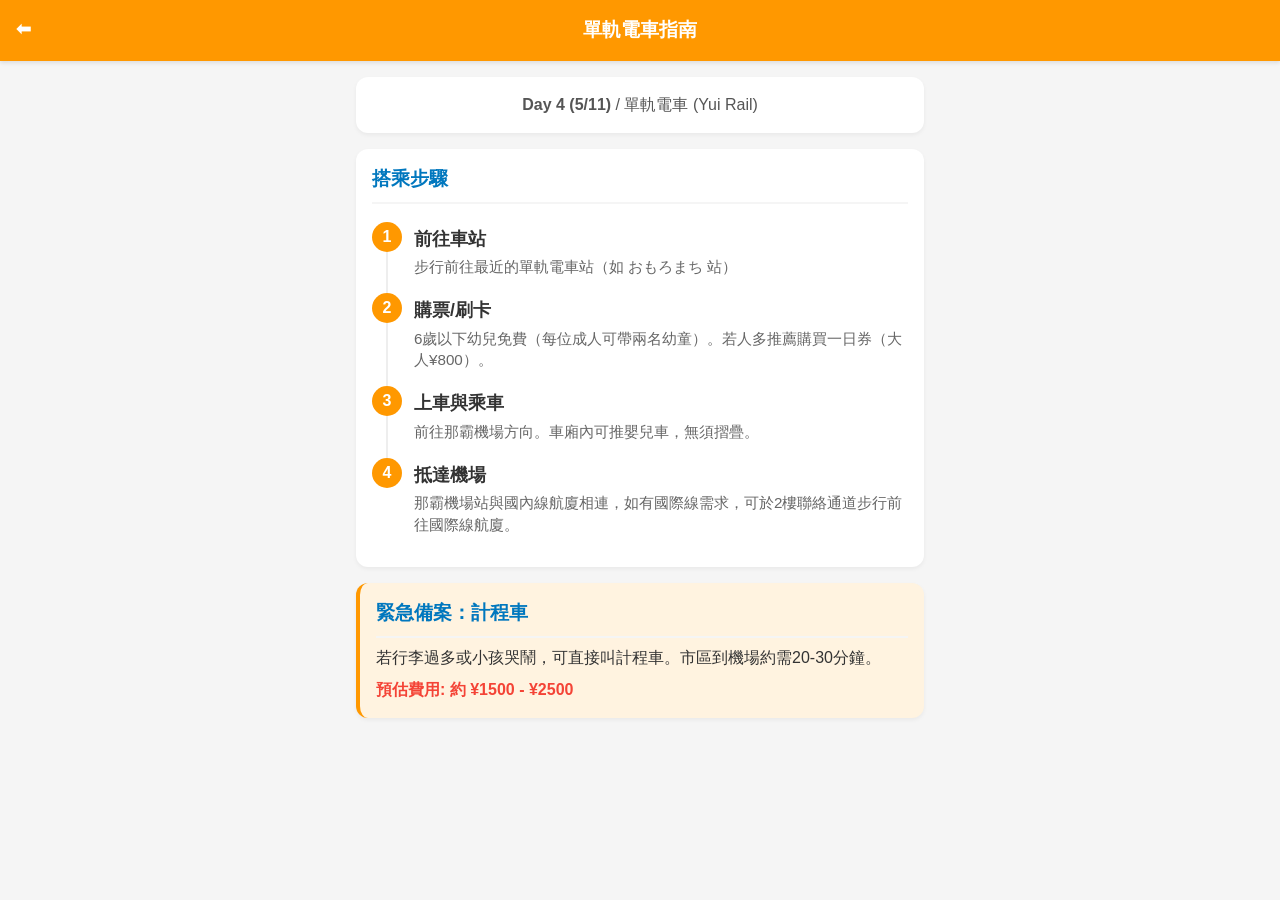
==== pages/day4-transport.html @ b3cbbc9a "feat: 沖繩家庭旅行 Dashboard v1.0 — 完整 PWA 含天氣/景點/匯率/緊急醫療/推播通知" ====
<!DOCTYPE html>
<html lang="zh-Hant-TW">
<head>
    <meta charset="UTF-8">
    <meta name="viewport" content="width=device-width, initial-scale=1.0, maximum-scale=1.0, user-scalable=no">
    <title>Day4 單軌電車指南 - 沖繩旅行助手</title>
    <link rel="stylesheet" href="../css/style.css">
    <style>
        .step-num {
            display: inline-flex;
            width: 30px;
            height: 30px;
            background: var(--warning-color);
            color: white;
            border-radius: 50%;
            align-items: center;
            justify-content: center;
            font-weight: bold;
            margin-right: 12px;
        }
        .step-container {
            display: flex;
            align-items: flex-start;
            margin-bottom: 16px;
            position: relative;
        }
        .step-container::after {
            content: '';
            position: absolute;
            left: 14px;
            top: 30px;
            bottom: -16px;
            width: 2px;
            background: #eee;
            z-index: 0;
        }
        .step-container:last-child::after {
            display: none;
        }
    </style>
</head>
<body>
    <header class="app-header" style="background-color: var(--warning-color);">
        <a href="../index.html" class="back-btn">⬅</a>
        <h1 id="transport-title">單軌電車指南</h1>
    </header>
    <main class="app-content">
        <div class="card" id="transport-info" style="text-align:center; color: #555;">
            載入中...
        </div>

        <div class="card">
            <div class="card-title">搭乘步驟</div>
            <div id="steps-list" style="padding-top:10px;">
                <!-- JS 填入 -->
            </div>
        </div>

        <div class="card" style="background: #fff3e0; border-left: 4px solid var(--warning-color);">
            <div class="card-title" id="backup-title">緊急備案</div>
            <div id="backup-desc">載入中...</div>
            <div id="backup-cost" style="font-weight:bold; color:var(--danger-color); margin-top:8px;"></div>
        </div>
    </main>
    <script src="../js/transport.js"></script>
</body>
</html>
---- css/style.css ----
:root {
    --primary-color: #0077BE;      /* 海洋藍 */
    --accent-color: #FF6B6B;       /* 珊瑚橙 */
    --bg-color: #F5F5F5;           /* 淺灰白 */
    --text-color: #333333;         /* 深灰 */
    --success-color: #4CAF50;      /* 綠色 */
    --warning-color: #FF9800;      /* 橙色 */
    --danger-color: #F44336;       /* 紅色 */
    --dark-color: #607D8B;         /* 藍灰 */
    --card-bg: #FFFFFF;
    --font-family: -apple-system, BlinkMacSystemFont, "Segoe UI", Roboto, Helvetica, Arial, sans-serif;
}

* { box-sizing: border-box; margin: 0; padding: 0; }

body {
    font-family: var(--font-family);
    background-color: var(--bg-color);
    color: var(--text-color);
    -webkit-font-smoothing: antialiased;
    line-height: 1.5;
    display: flex;
    flex-direction: column;
    min-height: 100vh;
}

.app-header {
    background-color: var(--primary-color);
    color: white;
    padding: 16px;
    text-align: center;
    box-shadow: 0 2px 4px rgba(0,0,0,0.1);
    position: sticky;
    top: 0;
    z-index: 10;
}

.app-content {
    flex: 1;
    padding: 16px;
    max-width: 600px;
    margin: 0 auto;
    width: 100%;
}

.app-footer {
    background-color: white;
    padding: 12px;
    text-align: center;
    box-shadow: 0 -2px 4px rgba(0,0,0,0.05);
    font-size: 0.9em;
    color: #666;
}

/* Weather Panel */
.weather-panel {
    background: var(--card-bg);
    border-radius: 12px;
    padding: 20px;
    margin-bottom: 24px;
    box-shadow: 0 4px 6px rgba(0,0,0,0.05);
    cursor: pointer;
    transition: transform 0.2s;
}
.weather-panel:active {
    transform: scale(0.98);
}
.weather-info {
    display: flex;
    justify-content: space-between;
    align-items: center;
    font-size: 1.5em;
    font-weight: bold;
    margin-bottom: 8px;
}
.weather-suggestion {
    font-size: 1em;
    color: #555;
    background: #E3F2FD;
    padding: 10px;
    border-radius: 8px;
}

/* Main Navigation */
.main-nav {
    display: grid;
    grid-template-columns: 1fr 1fr;
    gap: 16px;
}

.nav-btn {
    display: flex;
    flex-direction: column;
    align-items: center;
    justify-content: center;
    padding: 24px 16px;
    border-radius: 16px;
    color: white;
    text-decoration: none;
    box-shadow: 0 4px 6px rgba(0,0,0,0.1);
    transition: transform 0.2s;
    min-height: 120px;
}

.nav-btn:active {
    transform: translateY(2px);
    box-shadow: 0 2px 4px rgba(0,0,0,0.1);
}

.nav-btn .icon {
    font-size: 2.5em;
    margin-bottom: 8px;
}

.nav-btn .label {
    font-size: 1.1em;
    font-weight: bold;
    text-align: center;
}

/* Background Colors */
.bg-primary { background: linear-gradient(135deg, #0077BE, #005A91); }
.bg-accent { background: linear-gradient(135deg, #FF6B6B, #E55A5A); }
.bg-success { background: linear-gradient(135deg, #4CAF50, #388E3C); }
.bg-danger { background: linear-gradient(135deg, #F44336, #D32F2F); }
.bg-warning { background: linear-gradient(135deg, #FF9800, #F57C00); }
.bg-dark { background: linear-gradient(135deg, #607D8B, #455A64); }

/* Subpage common styles */
.back-btn { position: absolute; left: 16px; top: 16px; color: white; text-decoration: none; font-weight: bold; font-size: 1.1em; }
.app-header { position: relative; }
.app-header h1 { font-size: 1.2em; margin: 0; }
.card { background: var(--card-bg); border-radius: 12px; padding: 16px; margin-bottom: 16px; box-shadow: 0 2px 4px rgba(0,0,0,0.05); }
.card-title { font-weight: bold; font-size: 1.2em; margin-bottom: 8px; color: var(--primary-color); border-bottom: 2px solid var(--bg-color); padding-bottom: 8px; }
.list-item { padding: 12px; border-bottom: 1px solid #eee; display: flex; justify-content: space-between; align-items: center; }
.list-item:last-child { border-bottom: none; }
.list-item-title { font-weight: bold; color: var(--text-color); }
.list-item-desc { font-size: 0.9em; color: #666; margin-top: 4px; }
.btn { display: inline-block; padding: 12px 24px; border-radius: 8px; border: none; font-weight: bold; text-align: center; cursor: pointer; text-decoration: none; font-size: 1em; }
.btn-block { display: block; width: 100%; margin-bottom: 12px; }
.btn-primary { background-color: var(--primary-color); color: white; }
.btn-accent { background-color: var(--accent-color); color: white; }
.btn-success { background-color: var(--success-color); color: white; }
.btn-danger { background-color: var(--danger-color); color: white; }
.btn-warning { background-color: var(--warning-color); color: white; }
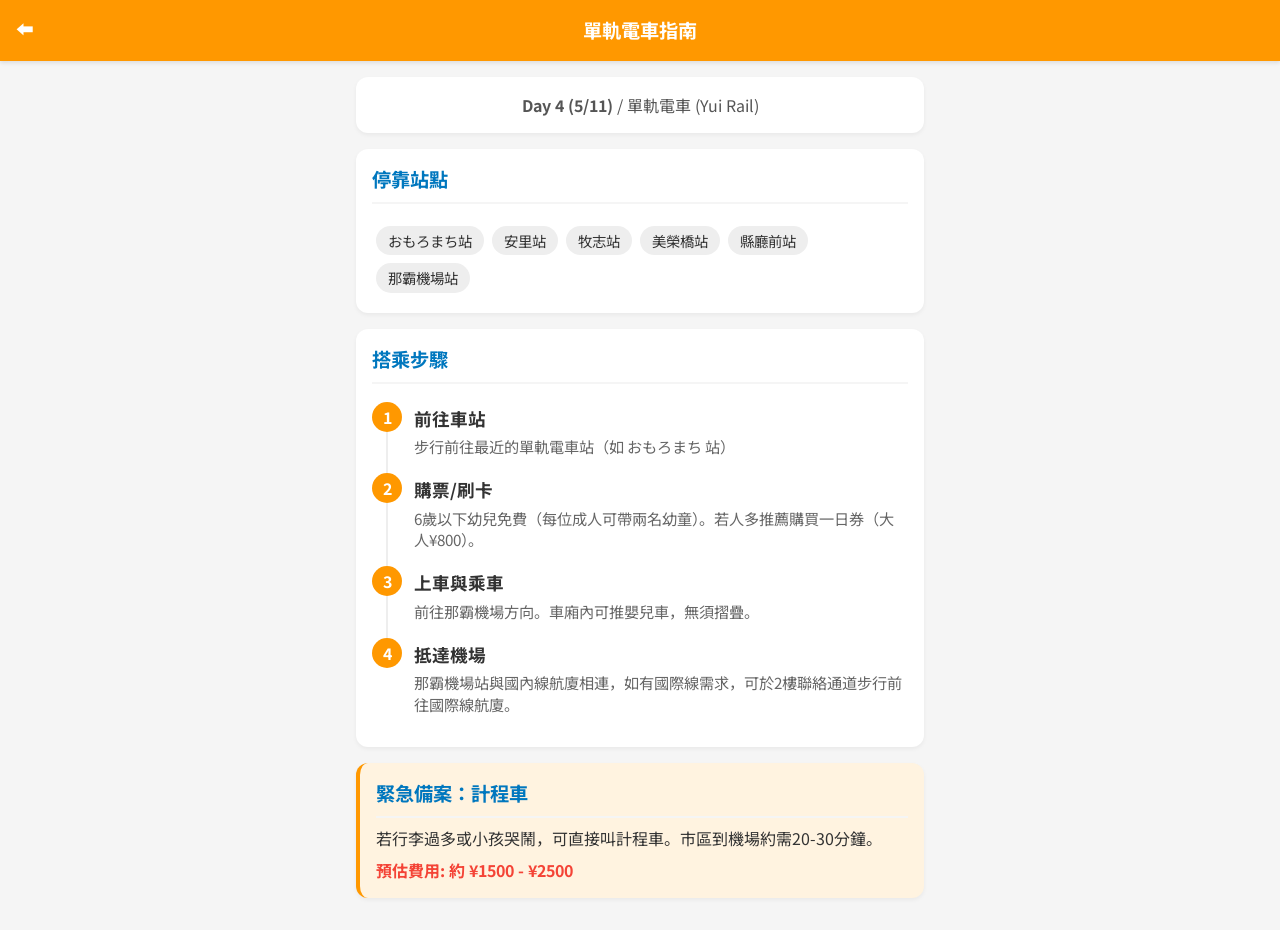
==== commit 903c8ae3: "feat: complete Phase 0-9 ui and pwa offline capabilities" ====
--- a/pages/day4-transport.html
+++ b/pages/day4-transport.html
@@ -50,6 +50,11 @@
         </div>
 
         <div class="card">
+            <div class="card-title">停靠站點</div>
+            <div id="stations-list" style="padding-top:10px;"></div>
+        </div>
+
+        <div class="card">
             <div class="card-title">搭乘步驟</div>
             <div id="steps-list" style="padding-top:10px;">
                 <!-- JS 填入 -->
--- a/css/style.css
+++ b/css/style.css
@@ -1,3 +1,5 @@
+@import url('https://fonts.googleapis.com/css2?family=Noto+Sans+JP:wght@400;700&display=swap');
+
 :root {
     --primary-color: #0077BE;      /* 海洋藍 */
     --accent-color: #FF6B6B;       /* 珊瑚橙 */
@@ -8,10 +10,15 @@
     --danger-color: #F44336;       /* 紅色 */
     --dark-color: #607D8B;         /* 藍灰 */
     --card-bg: #FFFFFF;
-    --font-family: -apple-system, BlinkMacSystemFont, "Segoe UI", Roboto, Helvetica, Arial, sans-serif;
+    --font-family: 'Noto Sans JP', -apple-system, BlinkMacSystemFont, "Segoe UI", Roboto, Helvetica, Arial, sans-serif;
 }
 
-* { box-sizing: border-box; margin: 0; padding: 0; }
+* { 
+    box-sizing: border-box; 
+    margin: 0; 
+    padding: 0; 
+    touch-action: manipulation; 
+}
 
 body {
     font-family: var(--font-family);
@@ -136,7 +143,20 @@
 .list-item:last-child { border-bottom: none; }
 .list-item-title { font-weight: bold; color: var(--text-color); }
 .list-item-desc { font-size: 0.9em; color: #666; margin-top: 4px; }
-.btn { display: inline-block; padding: 12px 24px; border-radius: 8px; border: none; font-weight: bold; text-align: center; cursor: pointer; text-decoration: none; font-size: 1em; }
+.btn { 
+    display: inline-flex; 
+    align-items: center;
+    justify-content: center;
+    padding: 12px 24px; 
+    border-radius: 8px; 
+    border: none; 
+    font-weight: bold; 
+    text-align: center; 
+    cursor: pointer; 
+    text-decoration: none; 
+    font-size: 1em; 
+    min-height: 56px;
+}
 .btn-block { display: block; width: 100%; margin-bottom: 12px; }
 .btn-primary { background-color: var(--primary-color); color: white; }
 .btn-accent { background-color: var(--accent-color); color: white; }
